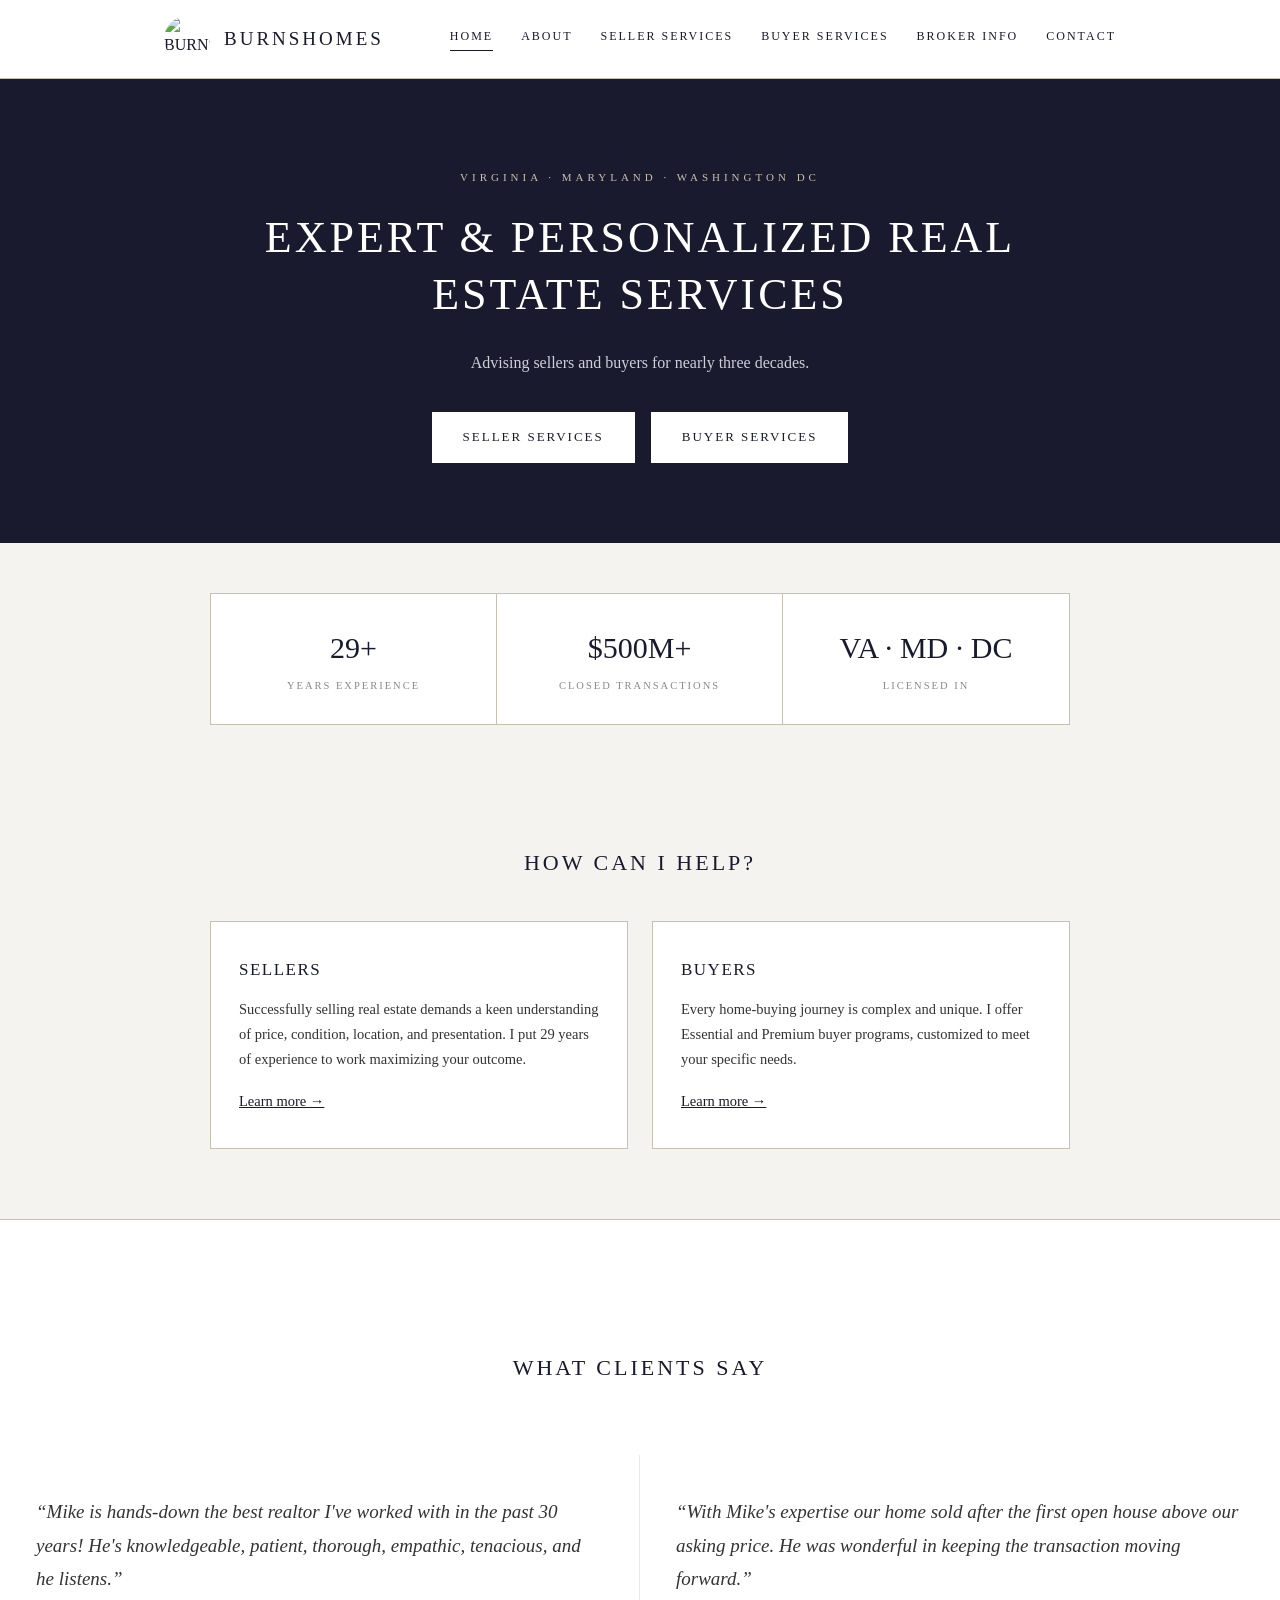
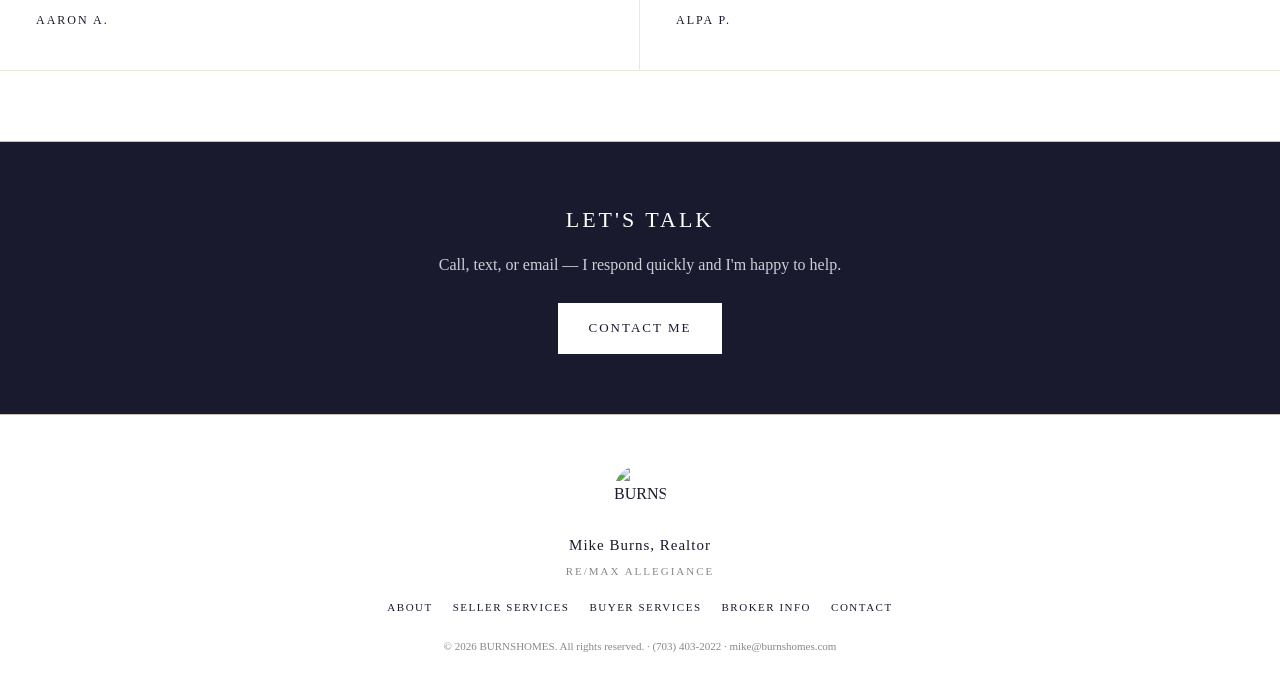
==== index.html @ 513e3b0f "Homepage fixes: remove DMV mention, match button colors, larger testimonial text" ====
<!DOCTYPE html>
<html lang="en">
<head>
<meta charset="UTF-8">
<meta name="viewport" content="width=device-width, initial-scale=1.0">
<title>BURNSHOMES | Mike Burns, Realtor &mdash; Virginia, Maryland &amp; DC</title>
<meta name="description" content="Expert, personalized real estate services in Virginia, Maryland, and Washington DC. 29 years experience, $500M+ closed.">
<script async src="https://www.googletagmanager.com/gtag/js?id=G-359RJ8YZZY"></script>
<script>
window.dataLayer = window.dataLayer || [];
function gtag(){dataLayer.push(arguments);}
gtag('js', new Date());
gtag('config', 'G-359RJ8YZZY');
</script>
<link rel="stylesheet" href="style.css">
</head>
<body>
<header class="site-nav">
<div class="nav-inner">
<a class="nav-logo" href="index.html"><img src="https://burnshomes247.github.io/listings/burnshomes-logo.png" alt="BURNSHOMES"><span>BURNSHOMES</span></a>
<nav class="nav-links">
<a href="index.html" class="active">Home</a>
<a href="about.html">About</a>
<a href="seller-services.html">Seller Services</a>
<a href="buyer-services.html">Buyer Services</a>
<a href="broker-information.html">Broker Info</a>
<a href="contact.html">Contact</a>
</nav>
</div>
</header>

<div class="hero">
<div class="hero-eyebrow">Virginia &middot; Maryland &middot; Washington DC</div>
<h1>Expert &amp; Personalized Real Estate Services</h1>
<p>Advising sellers and buyers for nearly three decades.</p>
<div class="hero-actions">
<a href="seller-services.html" class="btn btn-filled">Seller Services</a>
<a href="buyer-services.html" class="btn btn-filled">Buyer Services</a>
</div>
</div>

<section class="section-tight">
<div class="container">
<div class="stat-strip">
<div class="stat"><div class="num">29+</div><div class="label">Years Experience</div></div>
<div class="stat"><div class="num">$500M+</div><div class="label">Closed Transactions</div></div>
<div class="stat"><div class="num">VA &middot; MD &middot; DC</div><div class="label">Licensed In</div></div>
</div>
</div>
</section>

<section>
<div class="container">
<div class="section-title">How Can I Help?</div>
<div class="grid-2">
<div class="card">
<h3>Sellers</h3>
<p>Successfully selling real estate demands a keen understanding of price, condition, location, and presentation. I put 29 years of experience to work maximizing your outcome.</p>
<p style="margin-top:16px;"><a href="seller-services.html">Learn more &rarr;</a></p>
</div>
<div class="card">
<h3>Buyers</h3>
<p>Every home-buying journey is complex and unique. I offer Essential and Premium buyer programs, customized to meet your specific needs.</p>
<p style="margin-top:16px;"><a href="buyer-services.html">Learn more &rarr;</a></p>
</div>
</div>
</div>
</section>

<section class="testimonials">
<div class="container" style="padding:60px 20px;">
<div class="section-title" style="margin-bottom:10px;">What Clients Say</div>
</div>
<div class="testimonial-grid">
<div class="testimonial"><p>&ldquo;Mike is hands-down the best realtor I've worked with in the past 30 years! He's knowledgeable, patient, thorough, empathic, tenacious, and he listens.&rdquo;</p><div class="name">Aaron A.</div></div>
<div class="testimonial"><p>&ldquo;With Mike's expertise our home sold after the first open house above our asking price. He was wonderful in keeping the transaction moving forward.&rdquo;</p><div class="name">Alpa P.</div></div>
</div>
</section>

<div class="cta-band">
<h2>Let's Talk</h2>
<p>Call, text, or email &mdash; I respond quickly and I'm happy to help.</p>
<a href="contact.html" class="btn btn-filled">Contact Me</a>
</div>

<footer class="site-footer">
<img class="footer-logo" src="https://burnshomes247.github.io/listings/burnshomes-logo.png" alt="BURNSHOMES">
<div class="agent">Mike Burns, Realtor</div>
<div class="agent-sub">RE/MAX Allegiance</div>
<div class="footer-links">
<a href="about.html">About</a>
<a href="seller-services.html">Seller Services</a>
<a href="buyer-services.html">Buyer Services</a>
<a href="broker-information.html">Broker Info</a>
<a href="contact.html">Contact</a>
</div>
<div class="copyright">&copy; 2026 BURNSHOMES. All rights reserved. &middot; (703) 403-2022 &middot; mike@burnshomes.com</div>
</footer>
</body>
</html>
---- style.css ----
/* =============================================
   BURNSHOMES — Global Styles
   burnshomes.com
   ============================================= */

* { margin: 0; padding: 0; box-sizing: border-box; }
html { scroll-behavior: smooth; }

:root {
  --navy: #1a1a2e;
  --tan: #c8c0b0;
  --cream: #f5f3ef;
  --white: #fff;
  --muted: #888;
  --hairline: #ece8e0;
  --text: #333;
}

body {
  font-family: Georgia, 'Times New Roman', serif;
  background: var(--cream);
  color: var(--navy);
  line-height: 1.6;
}

a { color: var(--navy); }
img { max-width: 100%; display: block; }

.container { max-width: 900px; margin: 0 auto; padding: 0 20px; }

/* ---- NAV ---- */
header.site-nav {
  background: var(--white);
  border-bottom: 1px solid var(--tan);
  position: sticky;
  top: 0;
  z-index: 100;
}

.nav-inner {
  max-width: 1000px;
  margin: 0 auto;
  padding: 16px 24px;
  display: flex;
  align-items: center;
  justify-content: space-between;
}

.nav-logo { display: flex; align-items: center; gap: 14px; text-decoration: none; }
.nav-logo img { width: 46px; height: 46px; border-radius: 50%; }
.nav-logo span { font-size: 19px; letter-spacing: 3px; color: var(--navy); font-weight: normal; }

nav.nav-links { display: flex; gap: 28px; list-style: none; flex-wrap: wrap; }
.nav-links a {
  font-size: 12px;
  letter-spacing: 2px;
  text-transform: uppercase;
  color: var(--navy);
  text-decoration: none;
  padding-bottom: 3px;
  border-bottom: 1px solid transparent;
}
.nav-links a:hover, .nav-links a.active { border-bottom: 1px solid var(--navy); }

.nav-toggle { display: none; }

@media (max-width: 760px) {
  .nav-inner { flex-direction: column; align-items: flex-start; gap: 14px; }
  nav.nav-links { gap: 18px; }
}

/* ---- HERO ---- */
.hero {
  background: var(--navy);
  color: var(--white);
  text-align: center;
  padding: 90px 24px 80px;
}
.hero-eyebrow {
  font-size: 11px;
  letter-spacing: 4px;
  text-transform: uppercase;
  color: var(--tan);
  margin-bottom: 22px;
}
.hero h1 {
  font-size: clamp(28px, 4.5vw, 44px);
  font-weight: normal;
  letter-spacing: 3px;
  text-transform: uppercase;
  line-height: 1.3;
  max-width: 780px;
  margin: 0 auto 26px;
}
.hero p {
  font-size: 16px;
  color: #cfcfd8;
  max-width: 600px;
  margin: 0 auto 34px;
  line-height: 1.8;
}
.hero-actions { display: flex; gap: 16px; justify-content: center; flex-wrap: wrap; }
.btn {
  display: inline-block;
  padding: 14px 30px;
  font-size: 13px;
  letter-spacing: 2px;
  text-transform: uppercase;
  text-decoration: none;
  border: 1px solid var(--white);
  color: var(--white);
  transition: background 0.2s, color 0.2s;
}
.btn:hover { background: var(--white); color: var(--navy); }
.btn-filled { background: var(--white); color: var(--navy); }
.btn-filled:hover { background: transparent; color: var(--white); }

/* ---- PAGE HEADER (interior pages) ---- */
.page-header {
  text-align: center;
  padding: 64px 24px 50px;
  border-bottom: 1px solid var(--tan);
  background: var(--white);
}
.page-header h1 {
  font-size: clamp(26px, 4vw, 38px);
  font-weight: normal;
  letter-spacing: 4px;
  text-transform: uppercase;
  color: var(--navy);
}
.page-header p {
  max-width: 640px;
  margin: 18px auto 0;
  font-size: 15px;
  color: var(--text);
  line-height: 1.8;
}

/* ---- SECTIONS ---- */
section { padding: 70px 0; }
.section-tight { padding: 50px 0; }
.section-title {
  font-size: 22px;
  font-weight: normal;
  letter-spacing: 3px;
  text-transform: uppercase;
  text-align: center;
  margin-bottom: 40px;
  color: var(--navy);
}
.rule {
  border: none;
  border-top: 1px solid var(--tan);
  width: 60px;
  margin: 18px auto 0;
}

/* ---- CARDS / GRID ---- */
.grid-3 { display: grid; grid-template-columns: repeat(3, 1fr); gap: 24px; }
.grid-2 { display: grid; grid-template-columns: repeat(2, 1fr); gap: 24px; }
@media (max-width: 760px) { .grid-3, .grid-2 { grid-template-columns: 1fr; } }

.card {
  background: var(--white);
  border: 1px solid var(--tan);
  padding: 34px 28px;
}
.card h3 {
  font-size: 17px;
  font-weight: normal;
  letter-spacing: 1.5px;
  text-transform: uppercase;
  margin-bottom: 14px;
  color: var(--navy);
}
.card .influence {
  font-size: 11px;
  letter-spacing: 1px;
  color: var(--muted);
  text-transform: uppercase;
  margin-bottom: 12px;
}
.card p, .card li { font-size: 14.5px; line-height: 1.75; color: var(--text); }
.card ul { list-style: none; margin-top: 10px; }
.card li { padding: 6px 0; border-bottom: 1px solid var(--hairline); }
.card li:last-child { border-bottom: none; }
.card li::before { content: "— "; color: var(--muted); }

/* ---- DESCRIPTION / PROSE BLOCK ---- */
.prose { max-width: 720px; margin: 0 auto; }
.prose p { font-size: 15.5px; line-height: 1.9; margin-bottom: 18px; color: var(--text); }
.prose p:last-child { margin-bottom: 0; }

/* ---- TESTIMONIALS ---- */
.testimonials { background: var(--white); border-top: 1px solid var(--tan); border-bottom: 1px solid var(--tan); }
.testimonial-grid { display: grid; grid-template-columns: repeat(2, 1fr); gap: 0; }
.testimonial {
  padding: 40px 36px;
  border-right: 1px solid var(--hairline);
  border-bottom: 1px solid var(--hairline);
}
.testimonial:nth-child(2n) { border-right: none; }
.testimonial p { font-size: 19px; line-height: 1.75; color: var(--text); font-style: italic; margin-bottom: 16px; }
.testimonial .name { font-size: 12px; letter-spacing: 2px; text-transform: uppercase; color: var(--navy); }
@media (max-width: 760px) {
  .testimonial-grid { grid-template-columns: 1fr; }
  .testimonial { border-right: none; }
}

/* ---- STAT STRIP ---- */
.stat-strip {
  display: grid;
  grid-template-columns: repeat(3, 1fr);
  border: 1px solid var(--tan);
  background: var(--white);
}
.stat { text-align: center; padding: 30px 14px; border-right: 1px solid var(--tan); }
.stat:last-child { border-right: none; }
.stat .num { font-size: 30px; color: var(--navy); margin-bottom: 6px; }
.stat .label { font-size: 10.5px; letter-spacing: 2px; text-transform: uppercase; color: var(--muted); }
@media (max-width: 760px) { .stat-strip { grid-template-columns: 1fr; } .stat { border-right: none; border-bottom: 1px solid var(--tan); } .stat:last-child { border-bottom: none; } }

/* ---- LICENSE BLOCK (broker info) ---- */
.license-block {
  background: var(--white);
  border: 1px solid var(--tan);
  padding: 30px 32px;
  margin-bottom: 20px;
}
.license-block h3 {
  font-size: 14px;
  letter-spacing: 2px;
  text-transform: uppercase;
  color: var(--navy);
  margin-bottom: 14px;
  padding-bottom: 12px;
  border-bottom: 1px solid var(--hairline);
}
.license-block p { font-size: 14.5px; line-height: 1.8; color: var(--text); }

/* ---- CTA BAND ---- */
.cta-band {
  background: var(--navy);
  color: var(--white);
  text-align: center;
  padding: 60px 24px;
}
.cta-band h2 { font-size: 22px; font-weight: normal; letter-spacing: 3px; text-transform: uppercase; margin-bottom: 14px; }
.cta-band p { color: #cfcfd8; margin-bottom: 26px; }

/* ---- CONTACT ---- */
.contact-block {
  background: var(--white);
  border: 3px double var(--navy);
  padding: 50px 40px;
  text-align: center;
  max-width: 560px;
  margin: 0 auto;
}
.contact-block .name { font-size: 20px; letter-spacing: 3px; text-transform: uppercase; margin-bottom: 6px; }
.contact-block .brokerage { font-size: 11px; letter-spacing: 2px; text-transform: uppercase; color: var(--muted); margin-bottom: 22px; }
.contact-block .details p, .contact-block .details a { font-size: 17px; color: var(--navy); text-decoration: none; margin-bottom: 8px; }
.contact-block .details a:hover { text-decoration: underline; }

/* ---- FOOTER ---- */
footer.site-footer {
  background: var(--white);
  border-top: 1px solid var(--tan);
  padding: 50px 24px 34px;
  text-align: center;
}
footer.site-footer img.footer-logo { width: 52px; height: 52px; border-radius: 50%; margin: 0 auto 16px; }
footer.site-footer .agent { font-size: 15px; letter-spacing: 1px; margin-bottom: 6px; }
footer.site-footer .agent-sub { font-size: 11px; letter-spacing: 2px; text-transform: uppercase; color: var(--muted); margin-bottom: 18px; }
footer.site-footer .footer-links { display: flex; gap: 20px; justify-content: center; flex-wrap: wrap; margin-bottom: 22px; }
footer.site-footer .footer-links a { font-size: 11px; letter-spacing: 1.5px; text-transform: uppercase; color: var(--navy); text-decoration: none; }
footer.site-footer .footer-links a:hover { text-decoration: underline; }
footer.site-footer .copyright { font-size: 11px; color: var(--muted); }
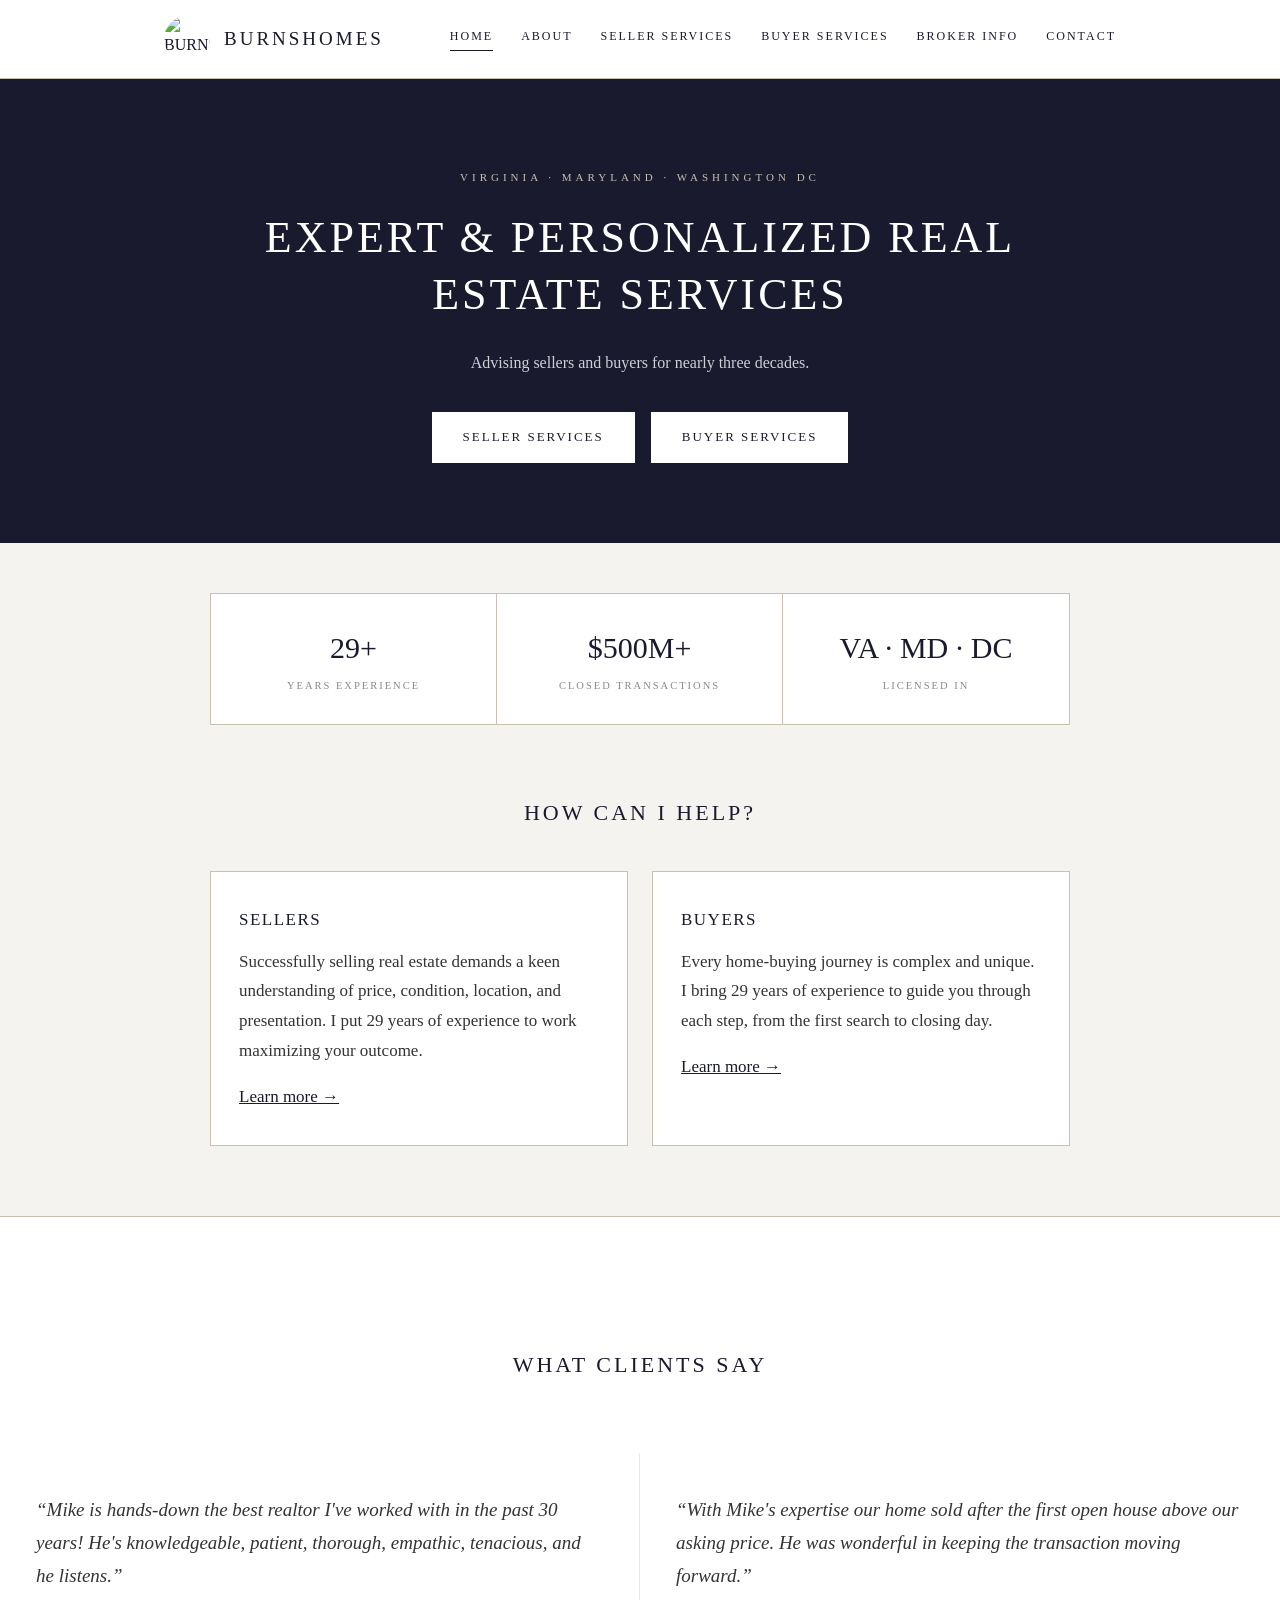
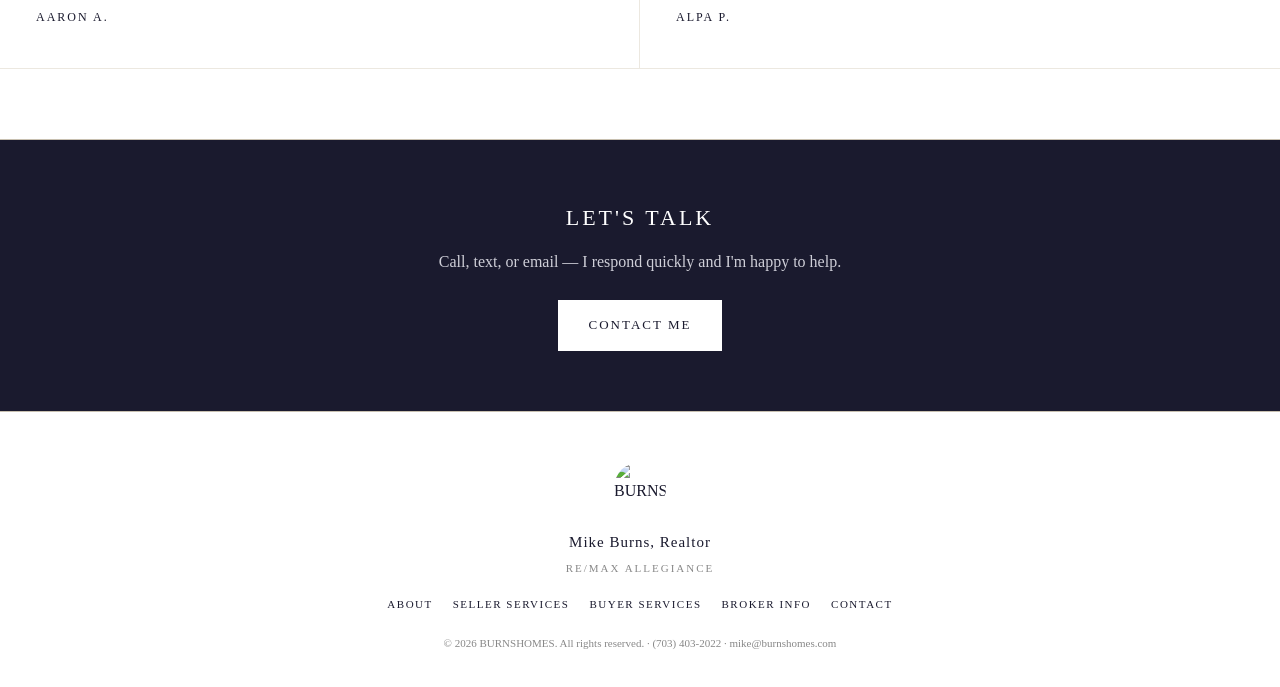
==== commit c5694678: "Reduce gap above How Can I Help, increase card font size, fix stale buyer program text" ====
--- a/index.html
+++ b/index.html
@@ -49,7 +49,7 @@
 </div>
 </section>
 
-<section>
+<section style="padding-top:20px;">
 <div class="container">
 <div class="section-title">How Can I Help?</div>
 <div class="grid-2">
@@ -60,7 +60,7 @@
 </div>
 <div class="card">
 <h3>Buyers</h3>
-<p>Every home-buying journey is complex and unique. I offer Essential and Premium buyer programs, customized to meet your specific needs.</p>
+<p>Every home-buying journey is complex and unique. I bring 29 years of experience to guide you through each step, from the first search to closing day.</p>
 <p style="margin-top:16px;"><a href="buyer-services.html">Learn more &rarr;</a></p>
 </div>
 </div>
--- a/style.css
+++ b/style.css
@@ -181,7 +181,7 @@
   text-transform: uppercase;
   margin-bottom: 12px;
 }
-.card p, .card li { font-size: 14.5px; line-height: 1.75; color: var(--text); }
+.card p, .card li { font-size: 17px; line-height: 1.75; color: var(--text); }
 .card ul { list-style: none; margin-top: 10px; }
 .card li { padding: 6px 0; border-bottom: 1px solid var(--hairline); }
 .card li:last-child { border-bottom: none; }
@@ -227,9 +227,10 @@
   border: 1px solid var(--tan);
   padding: 30px 32px;
   margin-bottom: 20px;
+  text-align: center;
 }
 .license-block h3 {
-  font-size: 14px;
+  font-size: 17px;
   letter-spacing: 2px;
   text-transform: uppercase;
   color: var(--navy);
@@ -237,7 +238,7 @@
   padding-bottom: 12px;
   border-bottom: 1px solid var(--hairline);
 }
-.license-block p { font-size: 14.5px; line-height: 1.8; color: var(--text); }
+.license-block p { font-size: 17px; line-height: 1.9; color: var(--text); }
 
 /* ---- CTA BAND ---- */
 .cta-band {
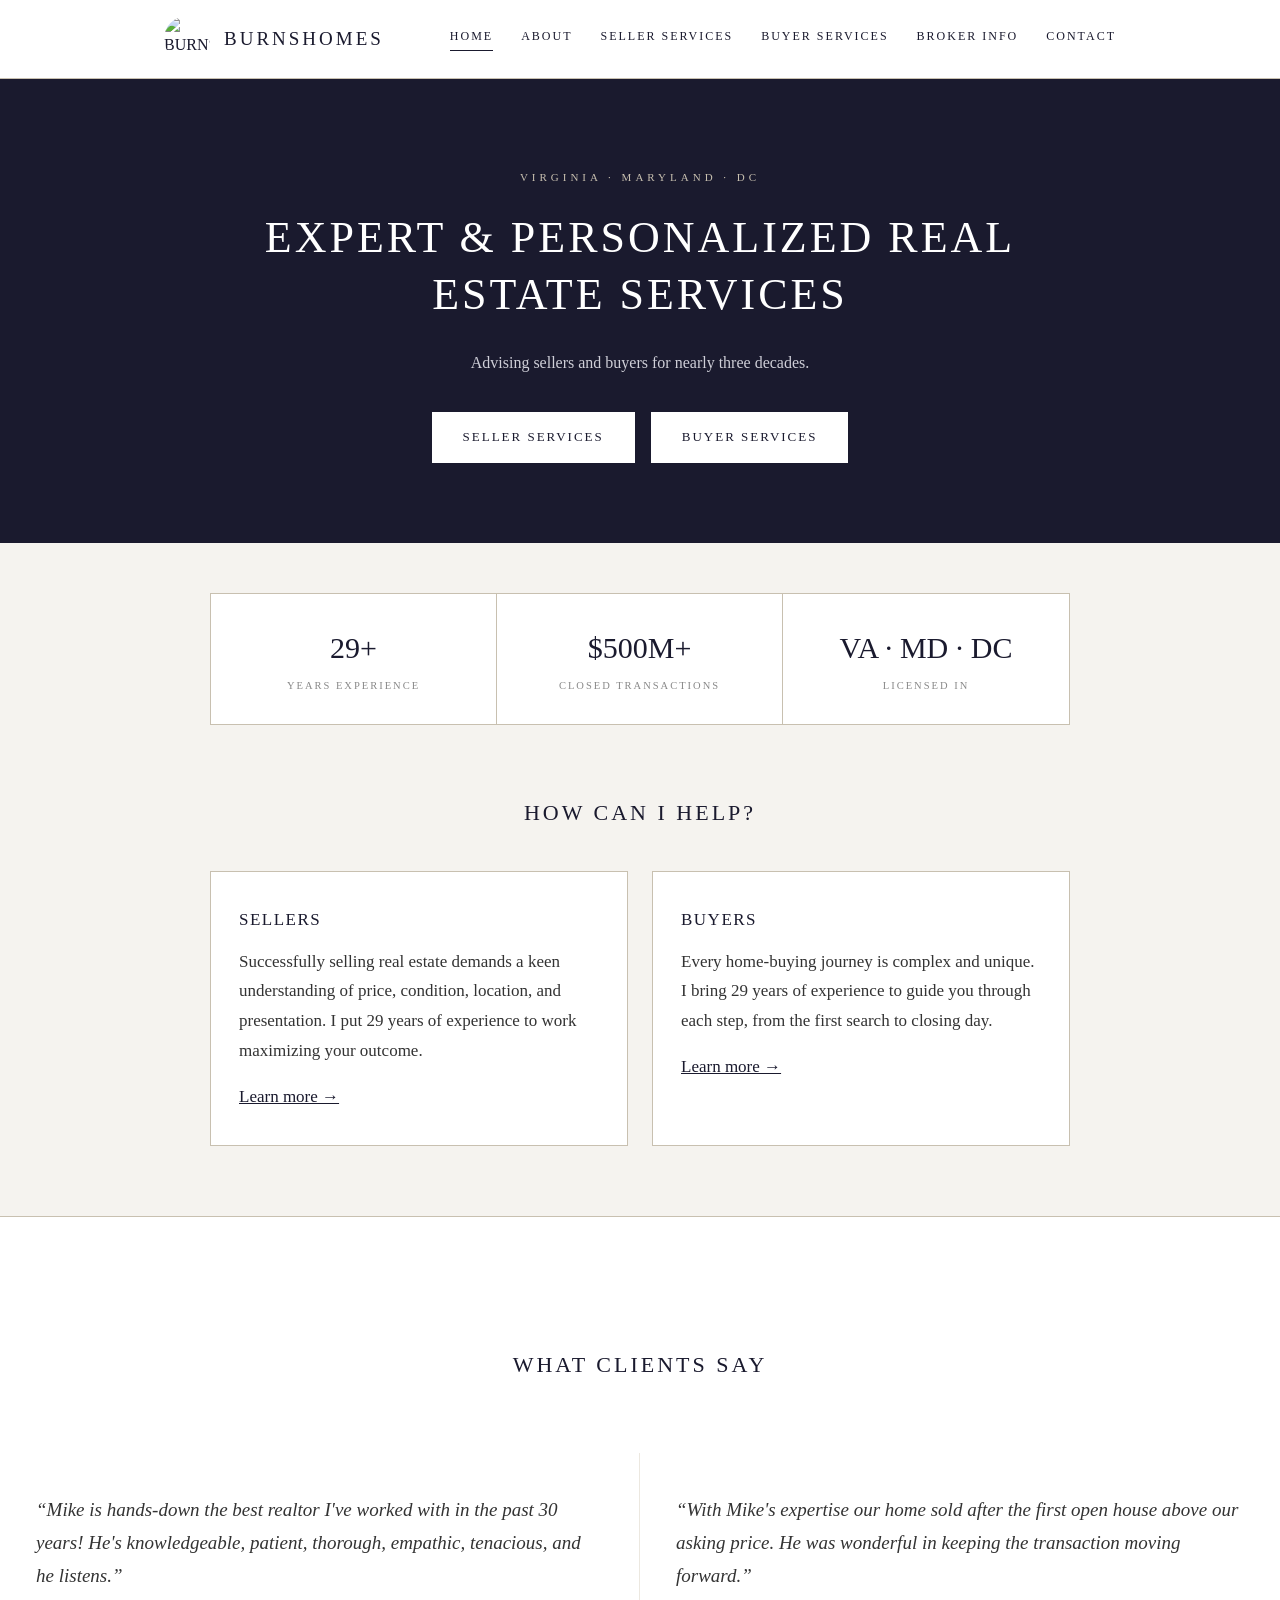
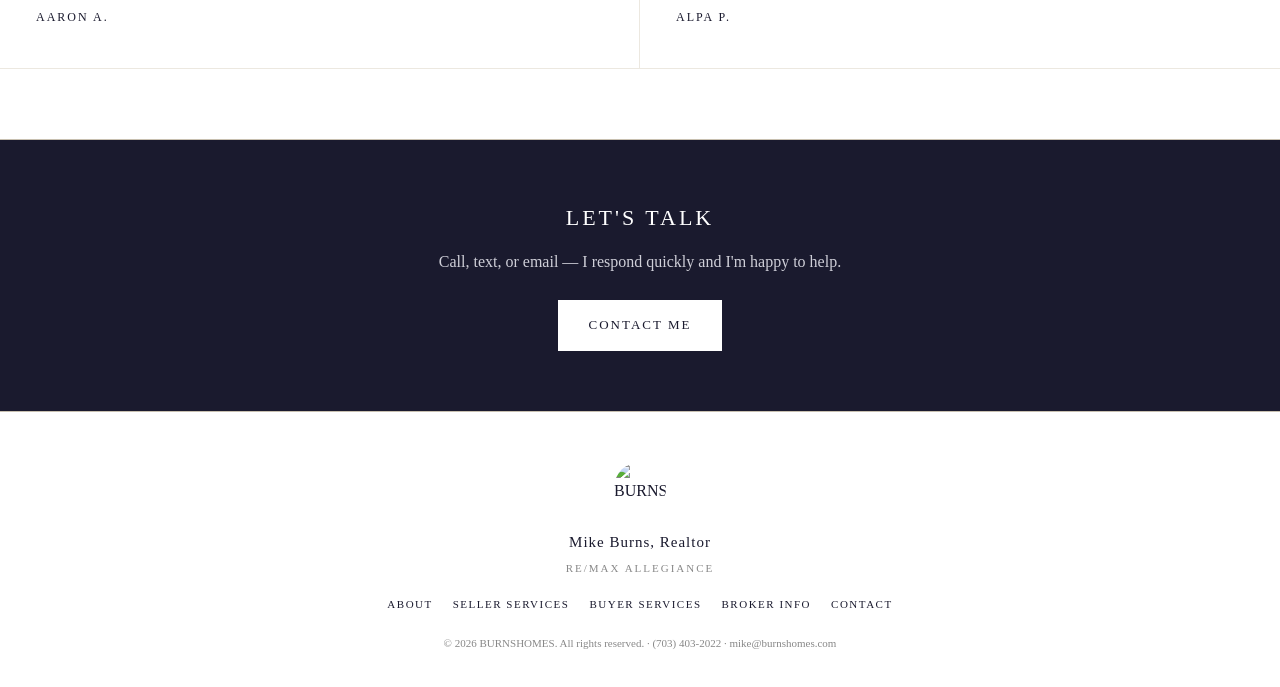
==== commit bb14fe57: "Shorten Washington DC to DC in homepage hero eyebrow" ====
--- a/index.html
+++ b/index.html
@@ -30,7 +30,7 @@
 </header>
 
 <div class="hero">
-<div class="hero-eyebrow">Virginia &middot; Maryland &middot; Washington DC</div>
+<div class="hero-eyebrow">Virginia &middot; Maryland &middot; DC</div>
 <h1>Expert &amp; Personalized Real Estate Services</h1>
 <p>Advising sellers and buyers for nearly three decades.</p>
 <div class="hero-actions">
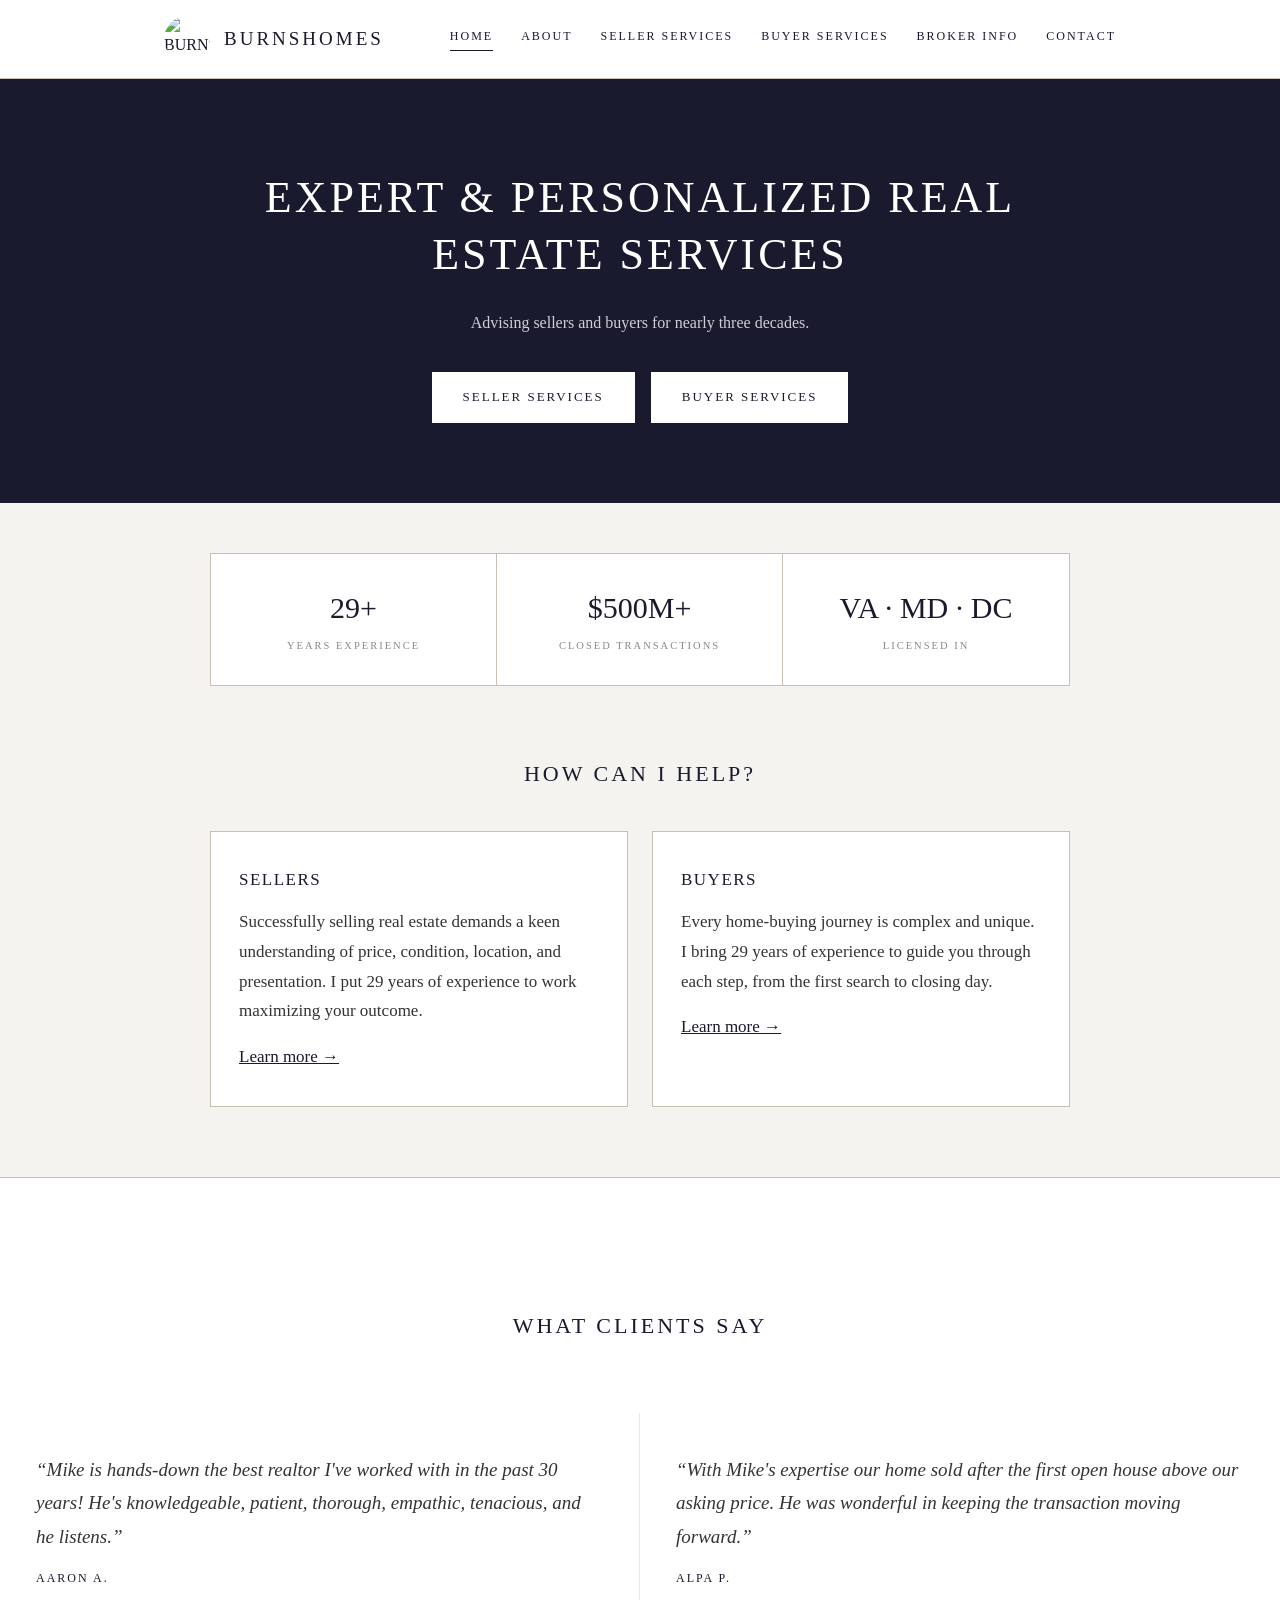
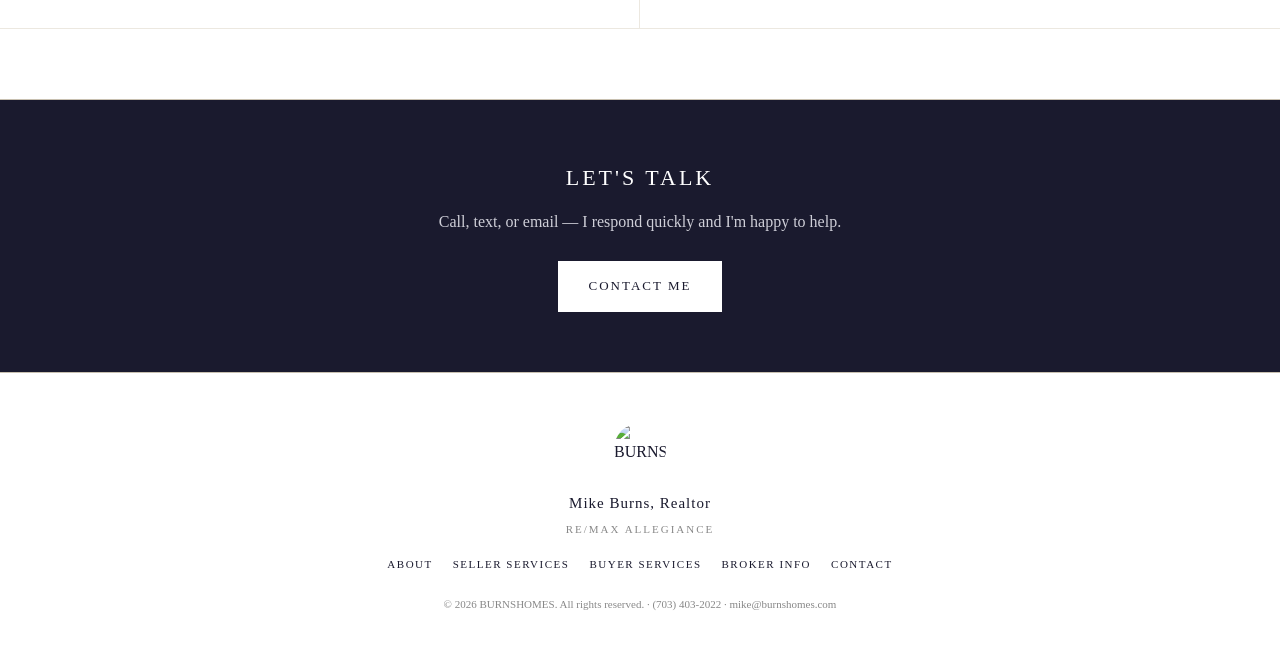
==== commit 96d5dd22: "Remove redundant hero eyebrow - licensing already shown in stat strip" ====
--- a/index.html
+++ b/index.html
@@ -30,7 +30,6 @@
 </header>
 
 <div class="hero">
-<div class="hero-eyebrow">Virginia &middot; Maryland &middot; DC</div>
 <h1>Expert &amp; Personalized Real Estate Services</h1>
 <p>Advising sellers and buyers for nearly three decades.</p>
 <div class="hero-actions">
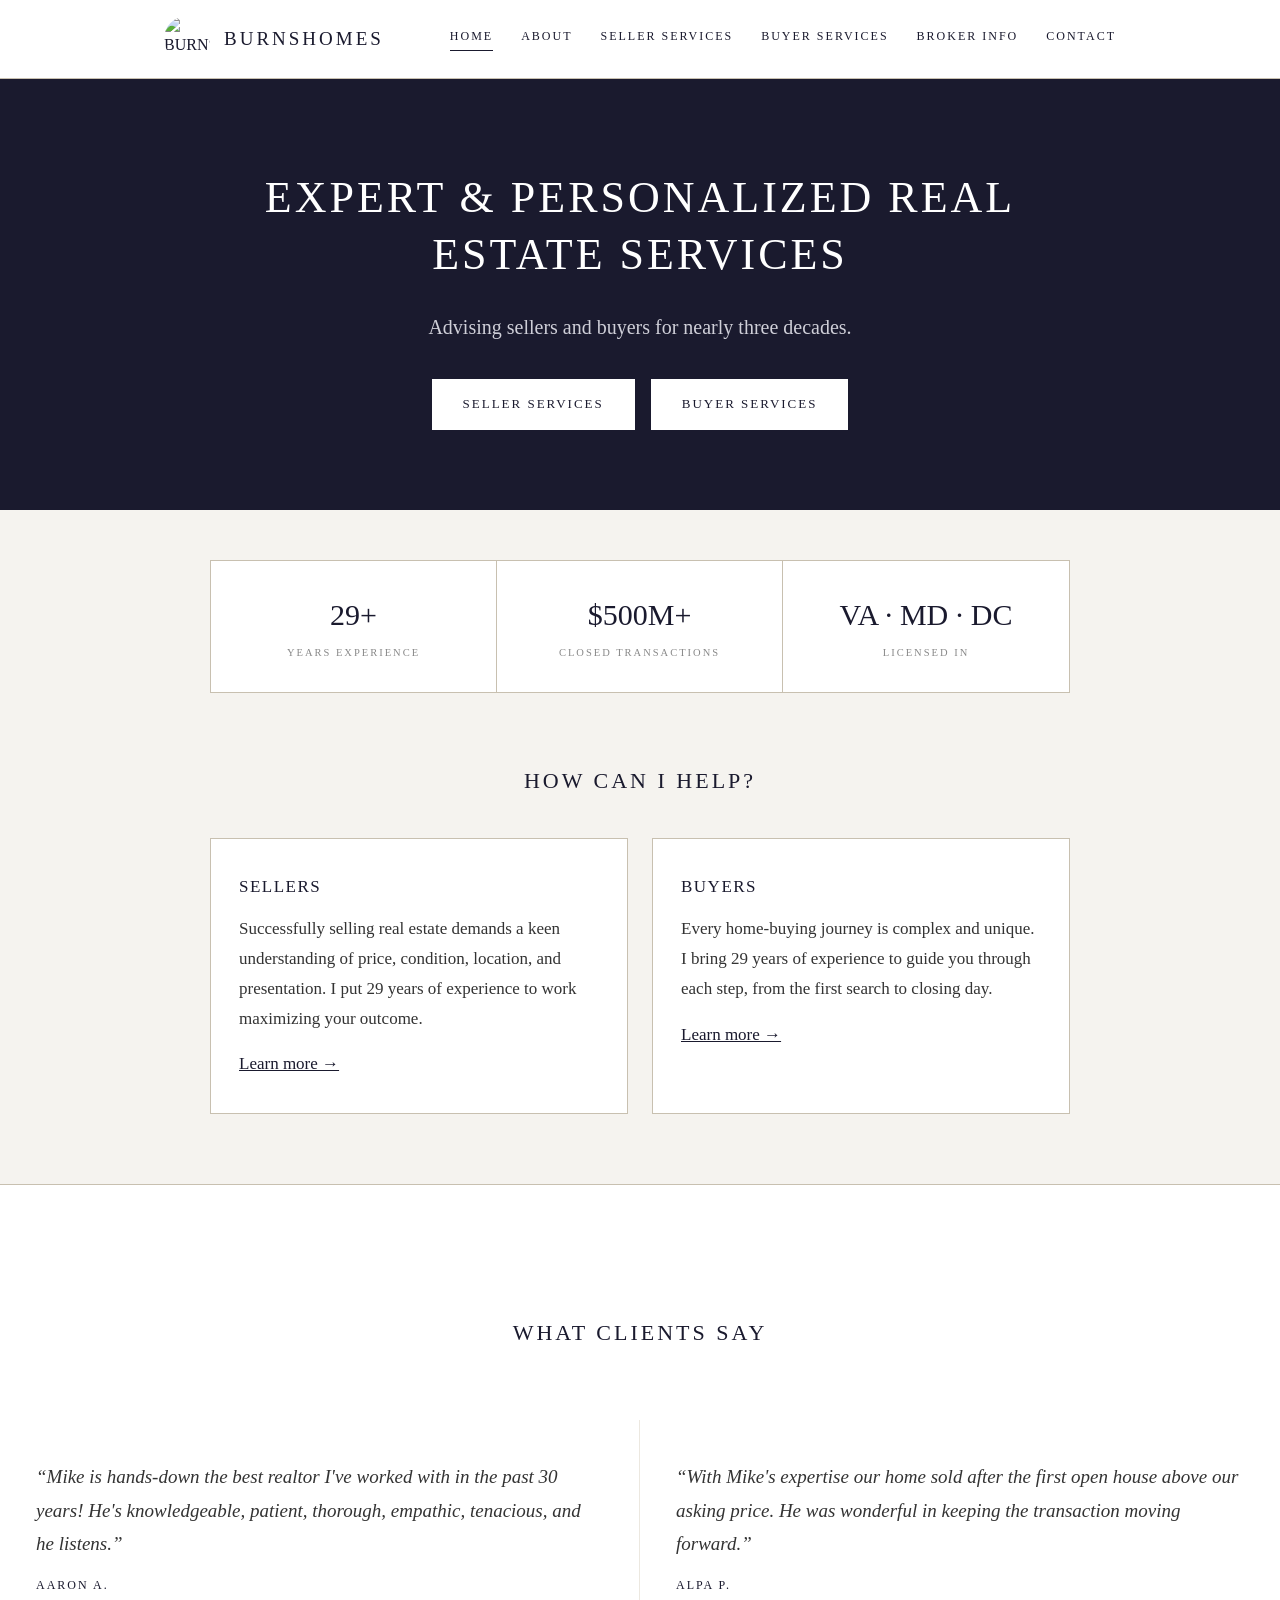
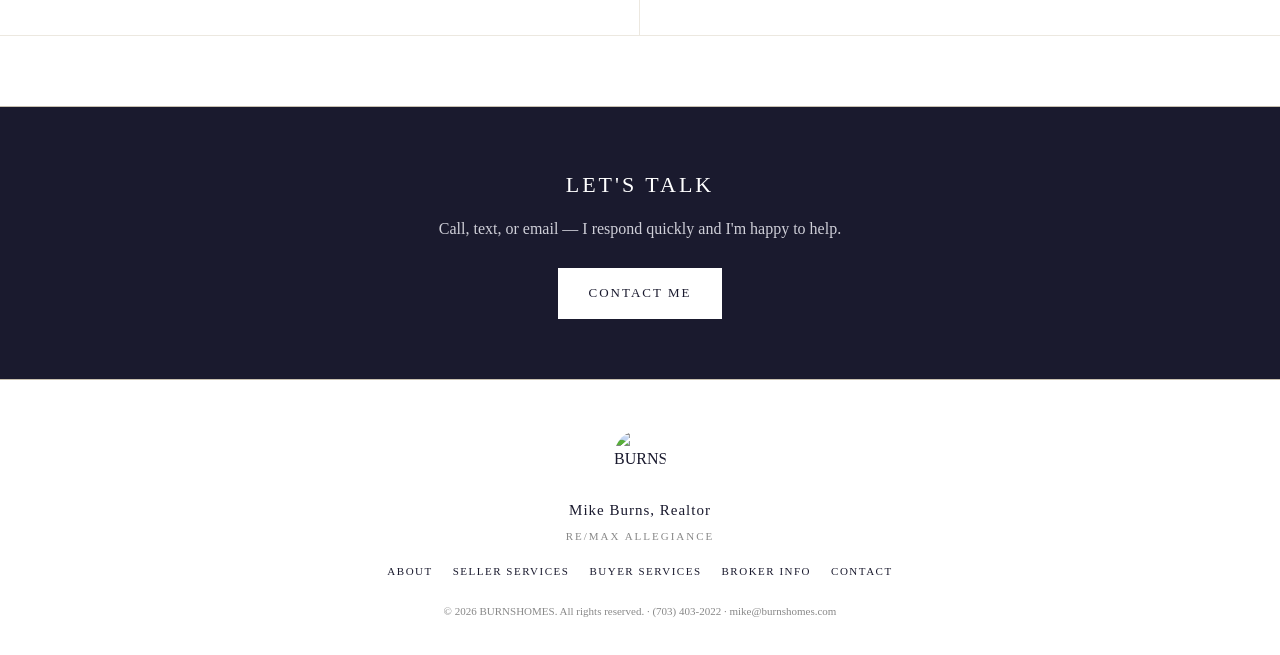
==== commit 27085785: "Add mobile hamburger dropdown menu across all pages" ====
--- a/index.html
+++ b/index.html
@@ -18,6 +18,7 @@
 <header class="site-nav">
 <div class="nav-inner">
 <a class="nav-logo" href="index.html"><img src="https://burnshomes247.github.io/listings/burnshomes-logo.png" alt="BURNSHOMES"><span>BURNSHOMES</span></a>
+<button class="nav-toggle" aria-label="Toggle menu" onclick="this.nextElementSibling.classList.toggle('open')">&#9776;</button>
 <nav class="nav-links">
 <a href="index.html" class="active">Home</a>
 <a href="about.html">About</a>
--- a/style.css
+++ b/style.css
@@ -62,11 +62,35 @@
 }
 .nav-links a:hover, .nav-links a.active { border-bottom: 1px solid var(--navy); }
 
-.nav-toggle { display: none; }
+.nav-toggle {
+  display: none;
+  background: none;
+  border: none;
+  font-size: 1.6rem;
+  line-height: 1;
+  color: var(--navy);
+  cursor: pointer;
+  padding: 0.25rem 0.5rem;
+}
 
 @media (max-width: 760px) {
-  .nav-inner { flex-direction: column; align-items: flex-start; gap: 14px; }
-  nav.nav-links { gap: 18px; }
+  .nav-inner { flex-direction: row; align-items: center; justify-content: space-between; position: relative; }
+  .nav-toggle { display: block; }
+  nav.nav-links {
+    display: none;
+    position: absolute;
+    top: 100%;
+    left: 0;
+    right: 0;
+    flex-direction: column;
+    align-items: stretch;
+    gap: 0;
+    background: var(--white);
+    border-top: 1px solid var(--tan);
+    box-shadow: 0 8px 16px rgba(0,0,0,0.08);
+  }
+  nav.nav-links.open { display: flex; }
+  .nav-links a { display: block; padding: 16px 24px; border-bottom: 1px solid var(--hairline); }
 }
 
 /* ---- HERO ---- */
@@ -93,7 +117,7 @@
   margin: 0 auto 26px;
 }
 .hero p {
-  font-size: 16px;
+  font-size: 20px;
   color: #cfcfd8;
   max-width: 600px;
   margin: 0 auto 34px;
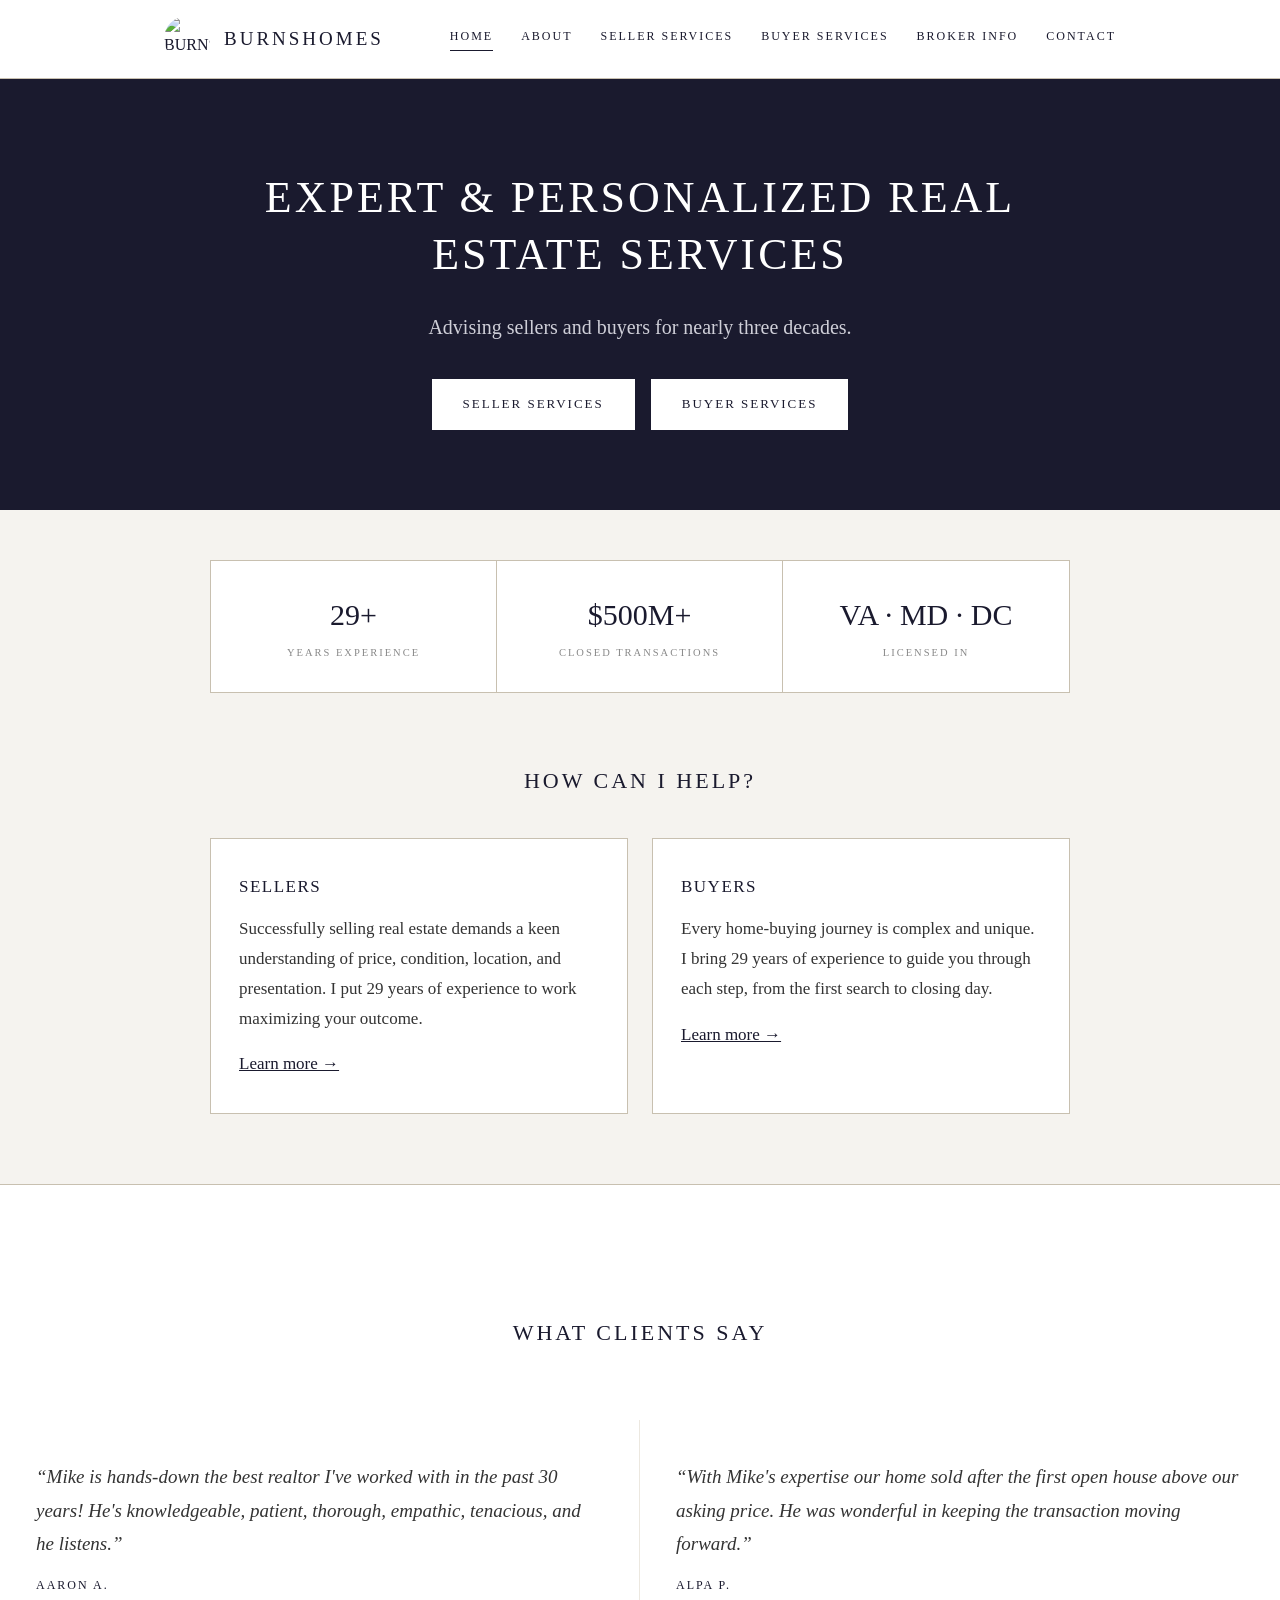
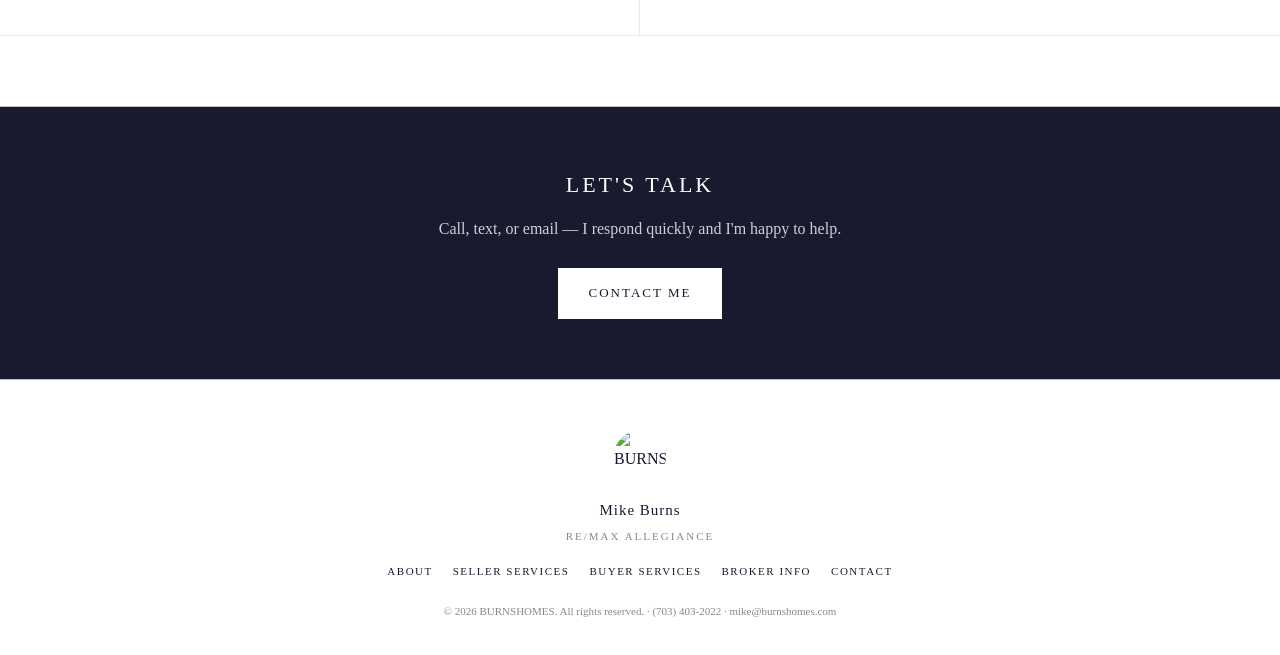
==== commit 5169096b: "Remove Realtor from footer name site-wide" ====
--- a/index.html
+++ b/index.html
@@ -85,7 +85,7 @@
 
 <footer class="site-footer">
 <img class="footer-logo" src="https://burnshomes247.github.io/listings/burnshomes-logo.png" alt="BURNSHOMES">
-<div class="agent">Mike Burns, Realtor</div>
+<div class="agent">Mike Burns</div>
 <div class="agent-sub">RE/MAX Allegiance</div>
 <div class="footer-links">
 <a href="about.html">About</a>
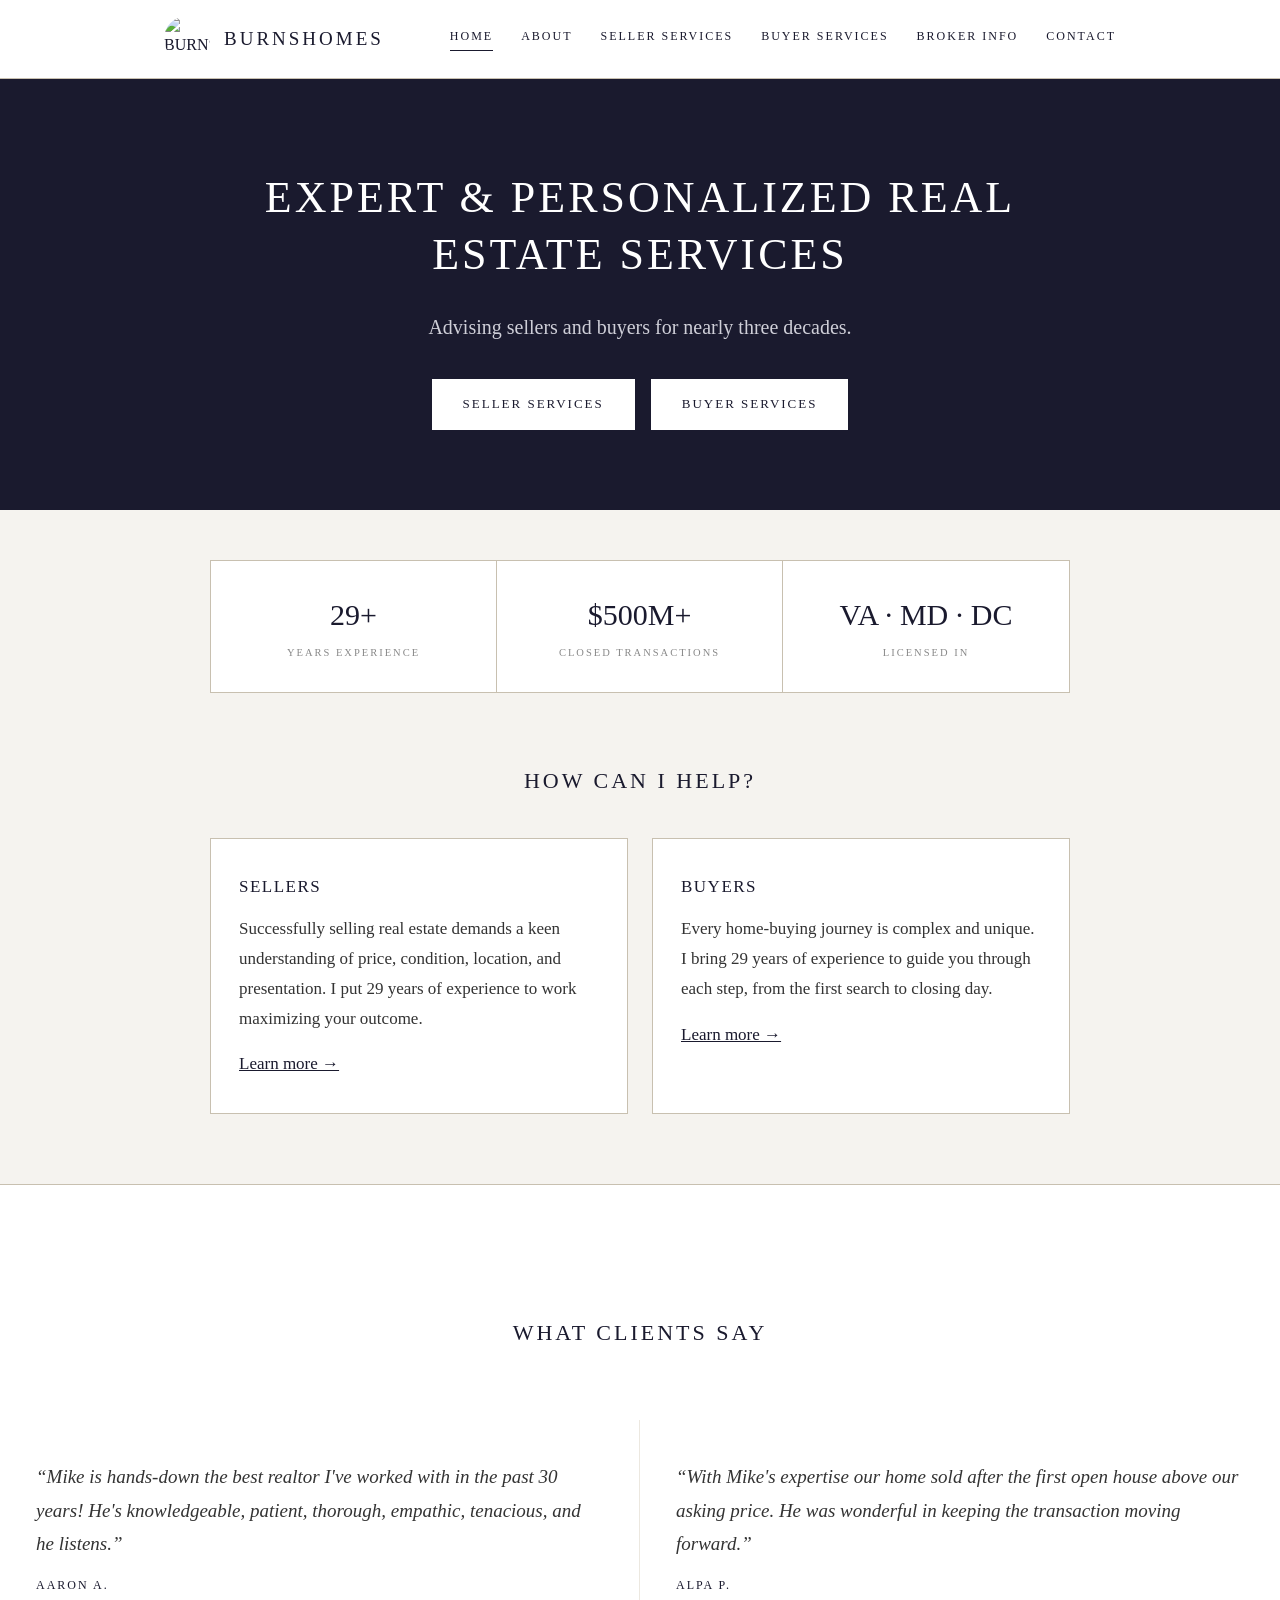
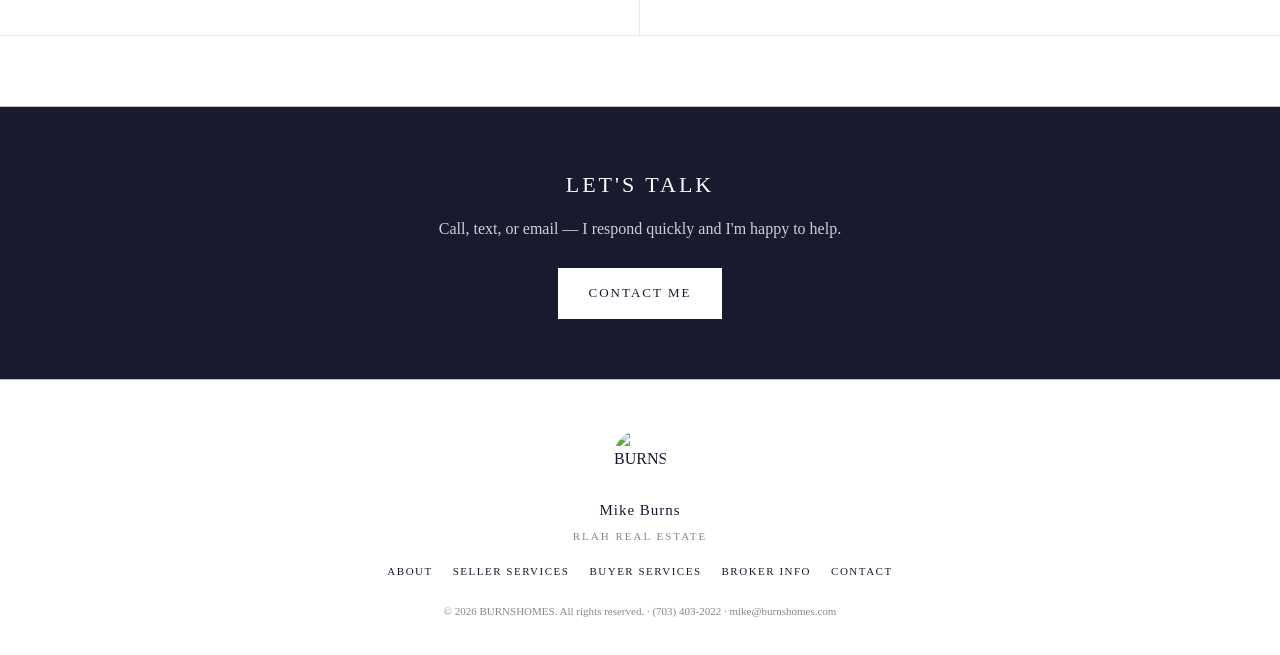
==== commit 6e8163ef: "Update brokerage from RE/MAX Allegiance to RLAH Real Estate Co-Authored-By: Claude Opus 5.5 <noreply" ====
--- a/index.html
+++ b/index.html
@@ -12,6 +12,7 @@
 gtag('js', new Date());
 gtag('config', 'G-359RJ8YZZY');
 </script>
+<link rel="canonical" href="https://burnshomes.com/">
 <link rel="stylesheet" href="style.css">
 </head>
 <body>
@@ -86,7 +87,7 @@
 <footer class="site-footer">
 <img class="footer-logo" src="https://burnshomes247.github.io/listings/burnshomes-logo.png" alt="BURNSHOMES">
 <div class="agent">Mike Burns</div>
-<div class="agent-sub">RE/MAX Allegiance</div>
+<div class="agent-sub">RLAH Real Estate</div>
 <div class="footer-links">
 <a href="about.html">About</a>
 <a href="seller-services.html">Seller Services</a>
